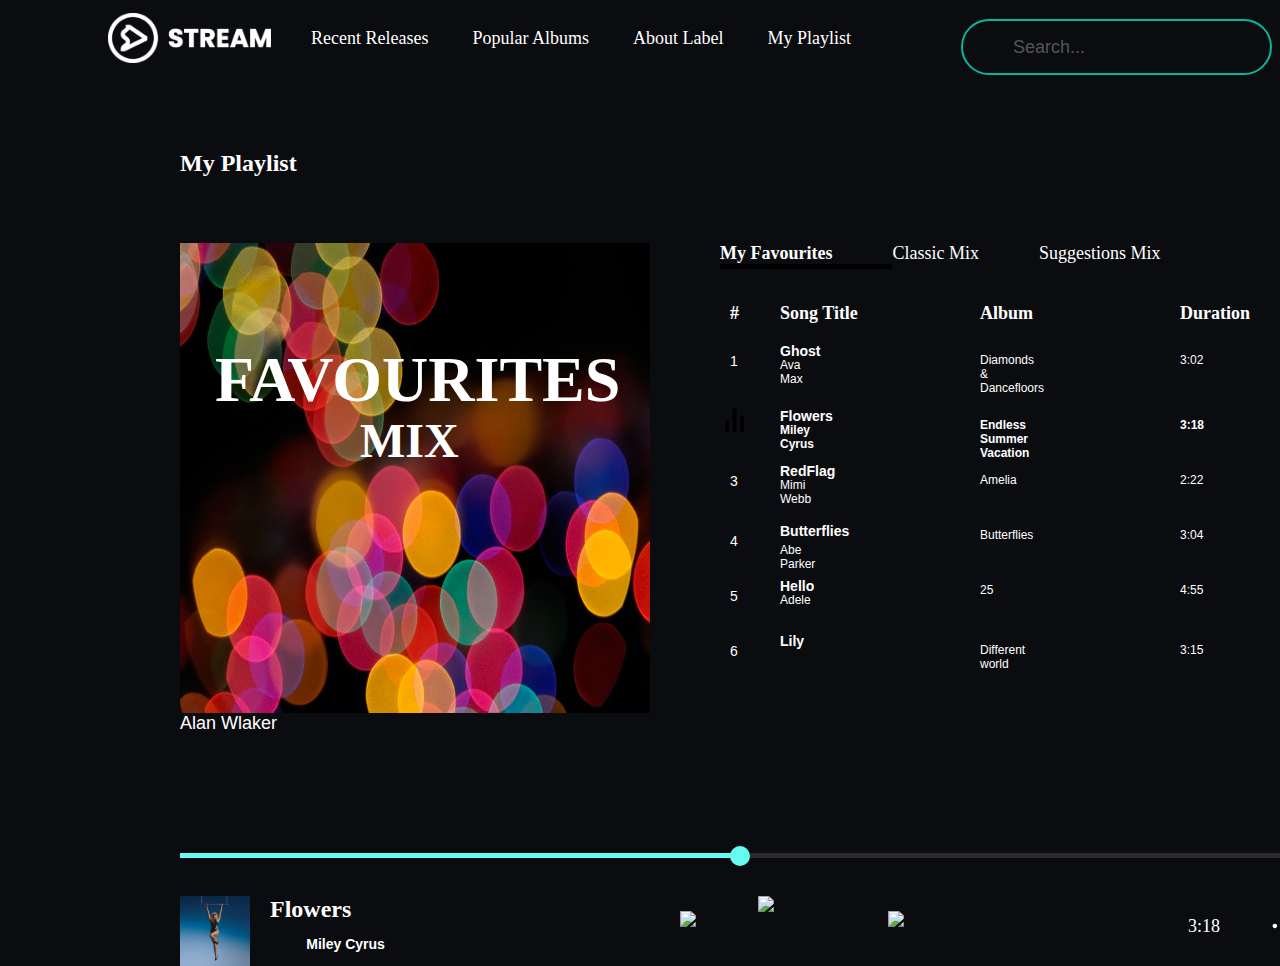
==== pages/playlist.html @ c2e2f76f "Update on final" ====
<!DOCTYPE html>
<html lang="en">

<head>
    <meta charset="UTF-8">
    <meta http-equiv="X-UA-Compatible" content="IE=edge">
    <meta name="viewport" content="width=device-width, initial-scale=1.0">
    <title>My Playlist</title>
    <link rel="Stylesheet" href="../css/playlist.css">
</head>

<body>
    <div class="nav">
        <div class="nav-holder">
            <ul>
                <nav>
                    <img src="../assets/logo/stream_logo_white.png" class="logo">
                    <a href="../index.html" class="RecentReleases">
                        <li>Recent Releases</li>
                    </a>
                    <a href="../index.html" class="PopularAlbums">
                        <li>Popular Albums</li>
                    </a>
                    <a href="../pages/about.html" class="AboutLabel">
                        <li>About Label</li>
                    </a>
                    <a href="playlist.html" class="MyPlaylist">
                        <li>My Playlist</li>
                    </a>
                </nav>
            </ul>
            <div id="search"></div>
            <input id="searchbar" type="text" placeholder="Search..." padding-left="-5px">
        </div>

        <div id="box-1"></div>

        <h1>My Playlist</h1>

        <div id="box-2"></div>

        <div id="box-3">
            <div id="box4">
                <div id="cover">
                    <img src="../assets/album-cover/Lindsay-Silverman-Bokeh-lights.jpg" id="cover">
                    <li id="cover-text1">FAVOURITES</li>
                    <li id="cover-text2">MIX</li>
                </div>
            </div>

            <div id="Box5">
                <div id="song-box">
                    <li class="fav">My Favourites </li>
                    <li class="classic">Classic Mix</li>
                    <li class="suggest">Suggestions Mix</li>
                </div>

                <div id="header">
                    <li class="hash">#</li>
                    <li class="title">Song Title</li>
                    <li class="album">Album</li>
                    <li class="duration">Duration</li>
                </div>

                <div class="one">
                    <li id="one1">1</li>
                    <li id="SongTitle1">Ghost</li>
                    <li id="Art1">Diamonds & Dancefloors</li>
                    <li id="Duration1">3:02</li>
                    <li><img src="../assets/icons/dots side.svg" id="option1"></li>
                    <li id="Ava">Ava Max</li>
                </div>

                <div class="two">
                    <li><img src="../assets/icons/currently_playing_icon.svg" id="playingnow"></li>
                    <li id="SongTitle2">Flowers</li>
                    <li id="Art2-i">Endless Summer Vacation</li>
                    <li id="Duration2">3:18</li>
                    <li><img src="../assets/icons/dots side.svg" id="option2"></li>
                    <li id="Cyrus">Miley Cyrus</li>
                </div>

                <div class="three">
                    <li id="three3">3</li>
                    <li id="SongTitle3">RedFlag</li>
                    <li id="Art3">Amelia</li>
                    <li id="Duration3">2:22</li>
                    <li><img src="../assets/icons/dots side.svg" id="option3"></li>
                    <li id="Webb">Mimi Webb</li>
                </div>

                <div class="four">
                    <li id="four4">4</li>
                    <li id="SongTitle4-i">Butterflies</li>
                    <li id="Art4-i">Butterflies</li>
                    <li id="Duration4">3:04</li>
                    <li><img src="../assets/icons/dots side.svg" id="option4"></li>
                    <div id="Abe">Abe Parker</div>
                </div>

                <div class="five">
                    <li id="five5">5</li>
                    <li id="SongTitle5">Hello</li>
                    <li id="Art5">25</li>
                    <li id="Duration5">4:55</li>
                    <li><img src="../assets/icons/dots side.svg"" id="option5"></li>
                    <li id="Adele">Adele</li>
                </div>

                <div class="six">
                    <li id="six6">6</li>
                    <li id="SongTitle6">Lily</li>
                    <li id="Art6">Different world</li>
                    <li id="Duration6">3:15</li>
                    <li><img src="../assets/icons/dots side.svg" id="option6"></li>
                    <li id="Waalk">Alan Wlaker</li>
                </div>
            </div>
        </div>
        <div id="box6">
            <div class="line-element">
                <div class="line">
                    <div class="line-fill"></div>
                </div>
                <div class="marker"></div>
            </div>
        </div>
        <div id="box7"></div>
        <div id="box8">
            <img src="../assets/album-cover/flowers.jpg" id="artcover">
            <li id="TrackBack-8">Flowers</li>
            <li id="TitleBack-8-i">Miley Cyrus</li>
            <li><img src="../Assets/Icons/previous_icon.svg" id="backward"></li>
            <li><img src="../Assets/Icons/pause_icon.svg" id="Pause"></li>
            <li><img src="../Assets/Icons/next_icon.svg" id="forward"></li>
            <li id="time">3:18</li>
            <li><img src="../assets/icons/dots side.svg" id="info"></li>
        </div>
    </div>
</body>

</html>
---- css/playlist.css ----
body{
    background-color: #0B0C10;
}

.nav{
    width: 100%;
    height: 50px;
    padding-top: 20px;
    padding-left: 50px;
}

.nav-holder{
    width: 100%;
    margin: auto;
}

.logo{
    height: 50px;
    margin-left: 50px;
    margin-top: -15px;
    float: left;
}

a{
    font-family:'Shizuru', cursive;
    text-decoration: none;
    color: black;
    margin-left: 40px;
}

li{
    display: inline;
    margin-left: 25px;
    margin-right: 25px;
    color: white;
    text-decoration: none;
    text-align: left;
    font-size: 18px;
}

ul, li, p{
    margin: 0;
    padding: 0;
}

#searchbar{
    width: 255px;
    height: 50px;
    padding-left: 50px;
    margin-right: 50px;
    margin-top: -30px;
    float: right;
    border: 2px solid rgb(6, 254, 213);
    background-color: #0B0C10;
    opacity: 70%;
    color: white;
    border-radius: 90px;
    font-size: 18px;
}

.icon{
    position: absolute;
    right: 20px;
    padding-top: -100px;
    padding-bottom: 10px;
    height: 30px;
    width: 30px;
    -ms-transform: translate(-50%, -50%);
    transform: translate(-50%, -50%);
}

#box-1{
    width: 100%;
    height: 85px;
}

h1{
    font-size: 24px;
    font-family: 'Shizuru', cursive;
    margin-left: 122px;
    color: white;
}

#box-2{
    width: 80%;
    height: 50px;
    margin-left: 122px;
}

#box-3{
    width: 1196px;
    height: 470px;
    margin-left: 122px;
}

#cover{
    width: 470px;
    height: 470px;
    float: left;
}

#cover-text1{
    font-size: 64px;
    font-weight: bold;
    font-family: 'Shizuru', cursive;
    float: left;
    margin-left: -435px;
    margin-top: 100px;
}

#cover-text2{
    font-size: 48px;
    font-weight: bold;
    font-family: 'Shizuru', cursive;
    float: left;
    margin-left: -290px;
    margin-top: 170px;
}

#song-box{
    float: left;
    margin-left: 540px;
    height: 470px;
    margin-top: -470px;
    padding-right: 121px;
}

.fav{
    font-size: 18px;
    font-family: 'Shizuru', cursive;
    float: left;
    padding-right: 60px;
    padding-top: 10px;
    margin-top: -10px;
    font-weight: bold;
    border-bottom: 5px solid black;
}

.classic{
    font-size: 18px;
    font-family: 'Shizuru', cursive;
    float: left;
    padding-right: 60px;
    padding-top: 10px;
    margin-top: -10px;
}

.suggest{
    font-size: 18px;
    font-family: 'Shizuru', cursive;
    float: left;
    padding-right: 60px;
    padding-top: 10px;
    margin-top: -10px;
}

.header{
    float: left;
    font-size: 18px;
    font-family: 'PT Sans', sans-serif;
}

.hash{
    float: left;
    margin-top: -410px;
    margin-left: 550px;
    font-size: 18px;
    font-weight: bold;
    font-style: 'PT Sans', sans-serif;
}

.title{
    float: left;
    margin-top: -410px;
    margin-left: 600px;
    font-size: 18px;
    font-weight: bold;
    font-style: 'PT Sans', sans-serif;
}

.album{
    float: left;
    margin-top: -410px;
    margin-left: 800px;
    font-size: 18px;
    font-weight: bold;
    font-style: 'PT Sans', sans-serif;
}

.duration{
    float: left;
    margin-top: -410px;
    margin-left: 1000px;
    font-size: 18px;
    font-weight: bold;
    font-style: 'PT Sans', sans-serif;
}

.one{
    width: 100px;
    float: left;
    font-family: 'PT Sans', sans-serif;
}



#one1{
    margin-left: 550px;
    font-size: 14px;
    margin-top: -360px;
    float: left;
}

#SongTitle1{
    float: left;
    font-size: 14px;
    margin-left: 600px;
    font-weight: bold;
    margin-top: -370px;
}

#Art1{
    float: left;
    font-size: 12px;
    margin-left: 800px;
    margin-top: -360px;
}

#Duration1{
    float: left;
    font-size: 12px;
    margin-left: 1000px;
    margin-top: -360px;
}

#option1{
    float: left;
    font-size: 12px;
    width: 30px;
    margin-left: 1100px;
    margin-top: -370px;
}

#Ava{
    font-size: 12px;
    margin-left: 600px;
    float: left;
    margin-top: -355px;
}

#Lore{
    font-size: 12px;
    margin-left: 630px;
    float: left;
    margin-top: -355px;
}

bl{
    width: 500px;
    float: right;
    height: 2px;

}

.two{
    width: 100px;
    float: left;
    font-family: 'PT Sans', sans-serif;
}



#playingnow{
    margin-left: 545px;
    font-size: 14px;
    margin-top: -305px;
    float: left;
}

#SongTitle2{
    float: left;
    font-size: 14px;
    margin-left: 600px;
    font-weight: bold;
    margin-top: -305px;
}

#Art2-i{
    float: left;
    font-size: 12px;
    margin-left: 800px;
    margin-top: -295px;
    font-weight: bold;
}

#Art2-ii{
    float: left;
    font-size: 12px;
    margin-left: 850px;
    margin-top: -295px;
    font-weight: bold;
}

#Art2-iii{
    float: left;
    font-size: 12px;
    margin-left: 887px;
    margin-top: -295px;
    font-weight: bold;
}

#Art2-iv{
    float: left;
    font-size: 12px;
    margin-left: 910px;
    margin-top: -295px;
    font-weight: bold;
}

#Art2-v{
    float: left;
    font-size: 12px;
    margin-left: 935px;
    margin-top: -295px;
    font-weight: bold;
}

#Art2-vi{
    float: left;
    font-size: 12px;
    margin-left: 960px;
    margin-top: -295px;
    font-weight: bold;
}

#Duration2{
    float: left;
    font-size: 12px;
    margin-left: 1000px;
    margin-top: -295px;
    font-weight: bold;
}

#option2{
    float: left;
    font-size: 12px;
    width: 30px;
    margin-left: 1100px;
    margin-top: -300px;
}

#Cyrus{
    font-size: 12px;
    margin-left: 600px;
    float: left;
    margin-top: -290px;
    font-weight: bold;
}


.three{
    width: 100px;
    float: left;
    font-family: 'PT Sans', sans-serif;
}

#three3{
    margin-left: 550px;
    font-size: 14px;
    margin-top: -240px;
    float: left;
}

#SongTitle3{
    float: left;
    font-size: 14px;
    margin-left: 600px;
    font-weight: bold;
    margin-top: -250px;
}

#Art3{
    float: left;
    font-size: 12px;
    margin-left: 800px;
    margin-top: -240px;
}

#Duration3{
    float: left;
    font-size: 12px;
    margin-left: 1000px;
    margin-top: -240px;
}

#option3{
    float: left;
    font-size: 12px;
    width: 30px;
    margin-left: 1100px;
    margin-top: -245px;
}

#Webb{
    font-size: 12px;
    margin-left: 600px;
    float: left;
    margin-top: -235px;
}

.four{
    width: 100px;
    float: left;
    font-family: 'PT Sans', sans-serif;
}

#four4{
    margin-left: 550px;
    font-size: 14px;
    margin-top: -180px;
    float: left;
}

#SongTitle4-i{
    float: left;
    font-size: 14px;
    margin-left: 600px;
    font-weight: bold;
    margin-top: -190px;
}

#SongTitle4-ii{
    float: left;
    font-size: 14px;
    margin-left: 640px;
    font-weight: bold;
    margin-top: -190px;
}

#Art4-i{
    float: left;
    font-size: 12px;
    margin-left: 800px;
    margin-top: -185px;
}

#Art4-ii{
    float: left;
    font-size: 12px;
    margin-left: 820px;
    margin-top: -185px;
}

#Duration4{
    float: left;
    font-size: 12px;
    margin-left: 1000px;
    margin-top: -185px;
}

#option4{
    float: left;
    font-size: 12px;
    width: 30px;
    margin-left: 1100px;
    margin-top: -190px;
}

#Abe{
    font-size: 12px;
    margin-left: 600px;
    float: left;
    margin-top: -170px;
    color: white;
}

.five{
    width: 100px;
    float: left;
    font-family: 'PT Sans', sans-serif;
}

#five5{
    margin-left: 550px;
    font-size: 14px;
    margin-top: -125px;
    float: left;
}

#SongTitle5{
    float: left;
    font-size: 14px;
    margin-left: 600px;
    font-weight: bold;
    margin-top: -135px;
}

#Art5{
    float: left;
    font-size: 12px;
    margin-left: 800px;
    margin-top: -130px;
}

#Duration5{
    float: left;
    font-size: 12px;
    margin-left: 1000px;
    margin-top: -130px;
}

#option5{
    float: left;
    font-size: 12px;
    width: 30px;
    margin-left: 1100px;
    margin-top: -135px;
}

#Adele{
    font-size: 12px;
    margin-left: 600px;
    float: left;
    margin-top: -120px;
}


.six{
    width: 100px;
    float: left;
    font-family: 'PT Sans', sans-serif;
}

#six6{
    margin-left: 550px;
    font-size: 14px;
    margin-top: -70px;
    float: left;
}

#SongTitle6{
    float: left;
    font-size: 14px;
    margin-left: 600px;
    font-weight: bold;
    margin-top: -80px;
}

#Art6{
    float: left;
    font-size: 12px;
    margin-left: 800px;
    margin-top: -70px;
}

#Duration6{
    float: left;
    font-size: 12px;
    margin-left: 1000px;
    margin-top: -70px;
}

#option6{
    float: left;
    font-size: 12px;
    width: 30px;
    margin-left: 1100px;
    margin-top: -80px;
}

#Walk{
    font-size: 12px;
    margin-left: 600px;
    float: left;
    margin-top: -65px;
}

#A-M{
    font-size: 12px;
    margin-left: 600px;
    float: left;
    margin-top: -13px;
}


#box6{
    width: 1120px;
    height: 1px;
    margin-left: 122px;
    border-bottom: 2px solid #2b2b2b;
}

.line-element{
    width: 1120px;
    height: 50px;
    margin-top: 140px;
}

.line{
    width: 100%;
    height: 5px;
    background-color: #2b2b2b;
}

.line-fill{
    width: 50%;
    height: 5px;
    background-color: #66FCF1;
}

.marker{
    width: 20px;
    height: 20px;
    background-color: #66FCF1;
    border-radius: 20px;
    margin: 0 auto;
    margin-top: -12px;
}

#box7{
    width: 1120px;
    height: 40px;
    margin-left: 122px;
}

#box8{
    width: 1120px;
    height: 70px;
    margin-left: 122px;
}

#artcover{
    width: 70px;
    height: 70px;
    float: left;
}

#TrackBack-8{
    padding-left: 20px;
    font-size: 24px;
    font-family: 'Shizuru', cursive;
    font-weight: bold;
    float: left;
}

#TitleBack-8-i{
    font-size: 14px;
    font-family: 'PT Sans', sans-serif;
    font-weight: bold;
    float: left;
    margin-top: 40px;
    margin-left: -45px;
}

#TitleBack-8-ii{
    font-size: 14px;
    font-family: 'PT Sans', sans-serif;
    font-weight: bold;
    float: left;
    margin-top: 40px;
    margin-left: -20px;
}

#backward{
    width: 50px;
    margin-left: 295px;
    margin-bottom: 30px;
    padding-right: 30px;
    float: left;
    padding-top: 15px;
}

#Pause{
    width: 100px;
    margin-top: -15px;
    margin-left: -180px;
}

#forward{
    width: 50px;
    margin-top: 15px;
    float: left;
    margin-left: -2px;
    padding-left: 130px;
}

#time{
    font-size: 18px;
    font-family: 'Shizuru', cursive;
    float: right;
    margin-right: 80px;
    margin-top: 20px;
}

#info{
    width: 30px;
    float: right;
    margin-right: -110px;
    margin-top: 15px;
}
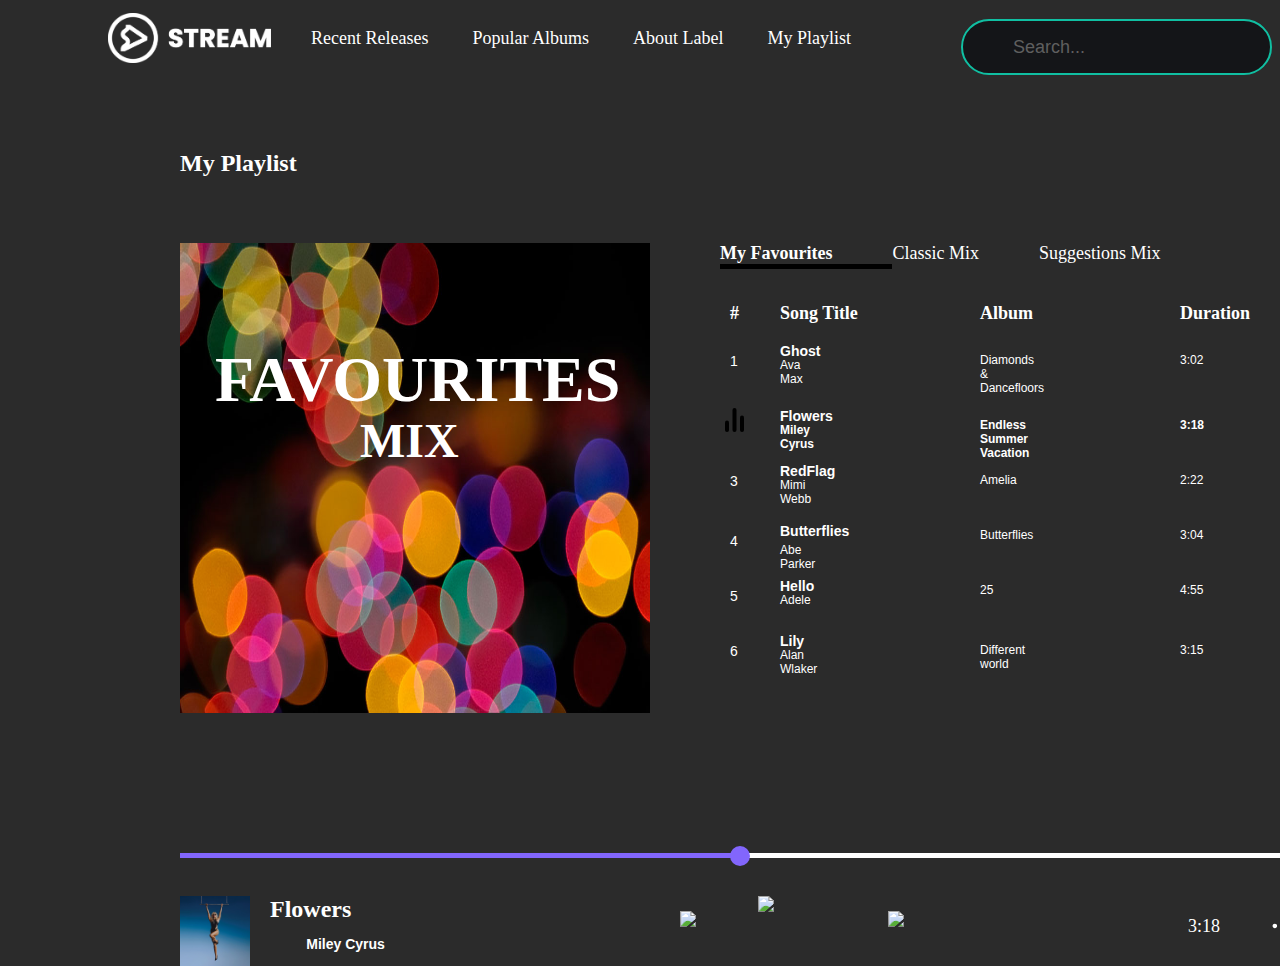
==== commit 9db4abf6: "update" ====
--- a/pages/playlist.html
+++ b/pages/playlist.html
@@ -39,37 +39,49 @@
 
         <div id="box-2"></div>
 
+        <!--bl is used for the line for under the "selected words"-->
+
         <div id="box-3">
             <div id="box4">
                 <div id="cover">
                     <img src="../assets/album-cover/Lindsay-Silverman-Bokeh-lights.jpg" id="cover">
-                    <li id="cover-text1">FAVOURITES</li>
-                    <li id="cover-text2">MIX</li>
+                    <li id="cover-text-1">FAVOURITES</li>
+                    <li id="cover-text-2">MIX</li>
                 </div>
             </div>
 
             <div id="Box5">
-                <div id="song-box">
+                <div id="songs-box">
                     <li class="fav">My Favourites </li>
-                    <li class="classic">Classic Mix</li>
-                    <li class="suggest">Suggestions Mix</li>
+                    <li class="clas">Classic Mix</li>
+                    <li class="sug">Suggestions Mix</li>
                 </div>
 
+        <!--this will be used to song the little headings for the songs-->
                 <div id="header">
-                    <li class="hash">#</li>
+                    <li class="hashtag">#</li>
                     <li class="title">Song Title</li>
                     <li class="album">Album</li>
                     <li class="duration">Duration</li>
                 </div>
+            <!--use id classes this will make table-->
+        <!--one1,etc is used to show number of song-->
+        <!--one is the start of the list-->
+        <!--songtitle is where my song title will go-->
+        <!--art with number is to show the name of album-->
+        <!--duration is the length of the song-->
 
                 <div class="one">
                     <li id="one1">1</li>
-                    <li id="SongTitle1">Ghost</li>
-                    <li id="Art1">Diamonds & Dancefloors</li>
-                    <li id="Duration1">3:02</li>
-                    <li><img src="../assets/icons/dots side.svg" id="option1"></li>
-                    <li id="Ava">Ava Max</li>
+                    <li id="songtitle1">Ghost</li>
+                    <li id="art1">Diamonds & Dancefloors</li>
+                    <li id="duration1">3:02</li>
+                    <li><img src="../assets/icons/dots side.svg" id="option-1"></li>
+                    <li id="ava">Ava Max</li>
                 </div>
+
+            <!--Song that will be playing-->
+            <!--Note from tutor, textbook and youtube for css: using the # symbol is used in CSS coding to select and target HTML elements by their unique ID attribute.-->
 
                 <div class="two">
                     <li><img src="../assets/icons/currently_playing_icon.svg" id="playingnow"></li>
@@ -113,23 +125,27 @@
                     <li id="Art6">Different world</li>
                     <li id="Duration6">3:15</li>
                     <li><img src="../assets/icons/dots side.svg" id="option6"></li>
-                    <li id="Waalk">Alan Wlaker</li>
+                    <li id="Walk">Alan Wlaker</li>
                 </div>
             </div>
         </div>
+    <!--the bottom player of the song-->
         <div id="box6">
-            <div class="line-element">
+            <div class="line_elements">
                 <div class="line">
-                    <div class="line-fill"></div>
+                    <div class="linefil"></div>
                 </div>
                 <div class="marker"></div>
             </div>
         </div>
+        <!--the info and photo of the song that is playing-->
+        <!--track back will be the song name-->
+        <!--title back will be the artist-->
         <div id="box7"></div>
         <div id="box8">
             <img src="../assets/album-cover/flowers.jpg" id="artcover">
-            <li id="TrackBack-8">Flowers</li>
-            <li id="TitleBack-8-i">Miley Cyrus</li>
+            <li id="TrackBack-1">Flowers</li>
+            <li id="TitleBack-8">Miley Cyrus</li>
             <li><img src="../Assets/Icons/previous_icon.svg" id="backward"></li>
             <li><img src="../Assets/Icons/pause_icon.svg" id="Pause"></li>
             <li><img src="../Assets/Icons/next_icon.svg" id="forward"></li>
--- a/css/playlist.css
+++ b/css/playlist.css
@@ -1,5 +1,5 @@
 body{
-    background-color: #0B0C10;
+    background-color: #2b2b2b;
 }
 
 .nav{
@@ -65,8 +65,13 @@
     padding-bottom: 10px;
     height: 30px;
     width: 30px;
-    -ms-transform: translate(-50%, -50%);
-    transform: translate(-50%, -50%);
+}
+
+h1{
+    font-size: 24px;
+    font-family: 'Shizuru', cursive;
+    margin-left: 122px;
+    color: white;
 }
 
 #box-1{
@@ -74,12 +79,6 @@
     height: 85px;
 }
 
-h1{
-    font-size: 24px;
-    font-family: 'Shizuru', cursive;
-    margin-left: 122px;
-    color: white;
-}
 
 #box-2{
     width: 80%;
@@ -99,7 +98,7 @@
     float: left;
 }
 
-#cover-text1{
+#cover-text-1{
     font-size: 64px;
     font-weight: bold;
     font-family: 'Shizuru', cursive;
@@ -108,7 +107,7 @@
     margin-top: 100px;
 }
 
-#cover-text2{
+#cover-text-2{
     font-size: 48px;
     font-weight: bold;
     font-family: 'Shizuru', cursive;
@@ -117,7 +116,7 @@
     margin-top: 170px;
 }
 
-#song-box{
+#songs-box{
     float: left;
     margin-left: 540px;
     height: 470px;
@@ -136,7 +135,7 @@
     border-bottom: 5px solid black;
 }
 
-.classic{
+.clas{
     font-size: 18px;
     font-family: 'Shizuru', cursive;
     float: left;
@@ -145,7 +144,7 @@
     margin-top: -10px;
 }
 
-.suggest{
+.sug{
     font-size: 18px;
     font-family: 'Shizuru', cursive;
     float: left;
@@ -160,7 +159,7 @@
     font-family: 'PT Sans', sans-serif;
 }
 
-.hash{
+.hashtag{
     float: left;
     margin-top: -410px;
     margin-left: 550px;
@@ -211,7 +210,7 @@
     float: left;
 }
 
-#SongTitle1{
+#songtitle1{
     float: left;
     font-size: 14px;
     margin-left: 600px;
@@ -219,21 +218,21 @@
     margin-top: -370px;
 }
 
-#Art1{
+#art1{
     float: left;
     font-size: 12px;
     margin-left: 800px;
     margin-top: -360px;
 }
 
-#Duration1{
+#duration1{
     float: left;
     font-size: 12px;
     margin-left: 1000px;
     margin-top: -360px;
 }
 
-#option1{
+#option-1{
     float: left;
     font-size: 12px;
     width: 30px;
@@ -241,16 +240,9 @@
     margin-top: -370px;
 }
 
-#Ava{
-    font-size: 12px;
-    margin-left: 600px;
-    float: left;
-    margin-top: -355px;
-}
-
-#Lore{
-    font-size: 12px;
-    margin-left: 630px;
+#ava{
+    font-size: 12px;
+    margin-left: 600px;
     float: left;
     margin-top: -355px;
 }
@@ -259,7 +251,6 @@
     width: 500px;
     float: right;
     height: 2px;
-
 }
 
 .two{
@@ -269,7 +260,6 @@
 }
 
 
-
 #playingnow{
     margin-left: 545px;
     font-size: 14px;
@@ -293,45 +283,6 @@
     font-weight: bold;
 }
 
-#Art2-ii{
-    float: left;
-    font-size: 12px;
-    margin-left: 850px;
-    margin-top: -295px;
-    font-weight: bold;
-}
-
-#Art2-iii{
-    float: left;
-    font-size: 12px;
-    margin-left: 887px;
-    margin-top: -295px;
-    font-weight: bold;
-}
-
-#Art2-iv{
-    float: left;
-    font-size: 12px;
-    margin-left: 910px;
-    margin-top: -295px;
-    font-weight: bold;
-}
-
-#Art2-v{
-    float: left;
-    font-size: 12px;
-    margin-left: 935px;
-    margin-top: -295px;
-    font-weight: bold;
-}
-
-#Art2-vi{
-    float: left;
-    font-size: 12px;
-    margin-left: 960px;
-    margin-top: -295px;
-    font-weight: bold;
-}
 
 #Duration2{
     float: left;
@@ -587,10 +538,10 @@
     width: 1120px;
     height: 1px;
     margin-left: 122px;
-    border-bottom: 2px solid #2b2b2b;
-}
-
-.line-element{
+    border-bottom: 2px solid #8266fc;
+}
+
+.line_elements{
     width: 1120px;
     height: 50px;
     margin-top: 140px;
@@ -599,19 +550,19 @@
 .line{
     width: 100%;
     height: 5px;
-    background-color: #2b2b2b;
-}
-
-.line-fill{
+    background-color: #ffff;
+}
+
+.linefil{
     width: 50%;
     height: 5px;
-    background-color: #66FCF1;
+    background-color: #8266fc;
 }
 
 .marker{
     width: 20px;
     height: 20px;
-    background-color: #66FCF1;
+    background-color: #8266fc;
     border-radius: 20px;
     margin: 0 auto;
     margin-top: -12px;
@@ -635,7 +586,7 @@
     float: left;
 }
 
-#TrackBack-8{
+#TrackBack-1{
     padding-left: 20px;
     font-size: 24px;
     font-family: 'Shizuru', cursive;
@@ -643,7 +594,7 @@
     float: left;
 }
 
-#TitleBack-8-i{
+#TitleBack-8{
     font-size: 14px;
     font-family: 'PT Sans', sans-serif;
     font-weight: bold;
@@ -652,7 +603,7 @@
     margin-left: -45px;
 }
 
-#TitleBack-8-ii{
+#TitleBack-1{
     font-size: 14px;
     font-family: 'PT Sans', sans-serif;
     font-weight: bold;
